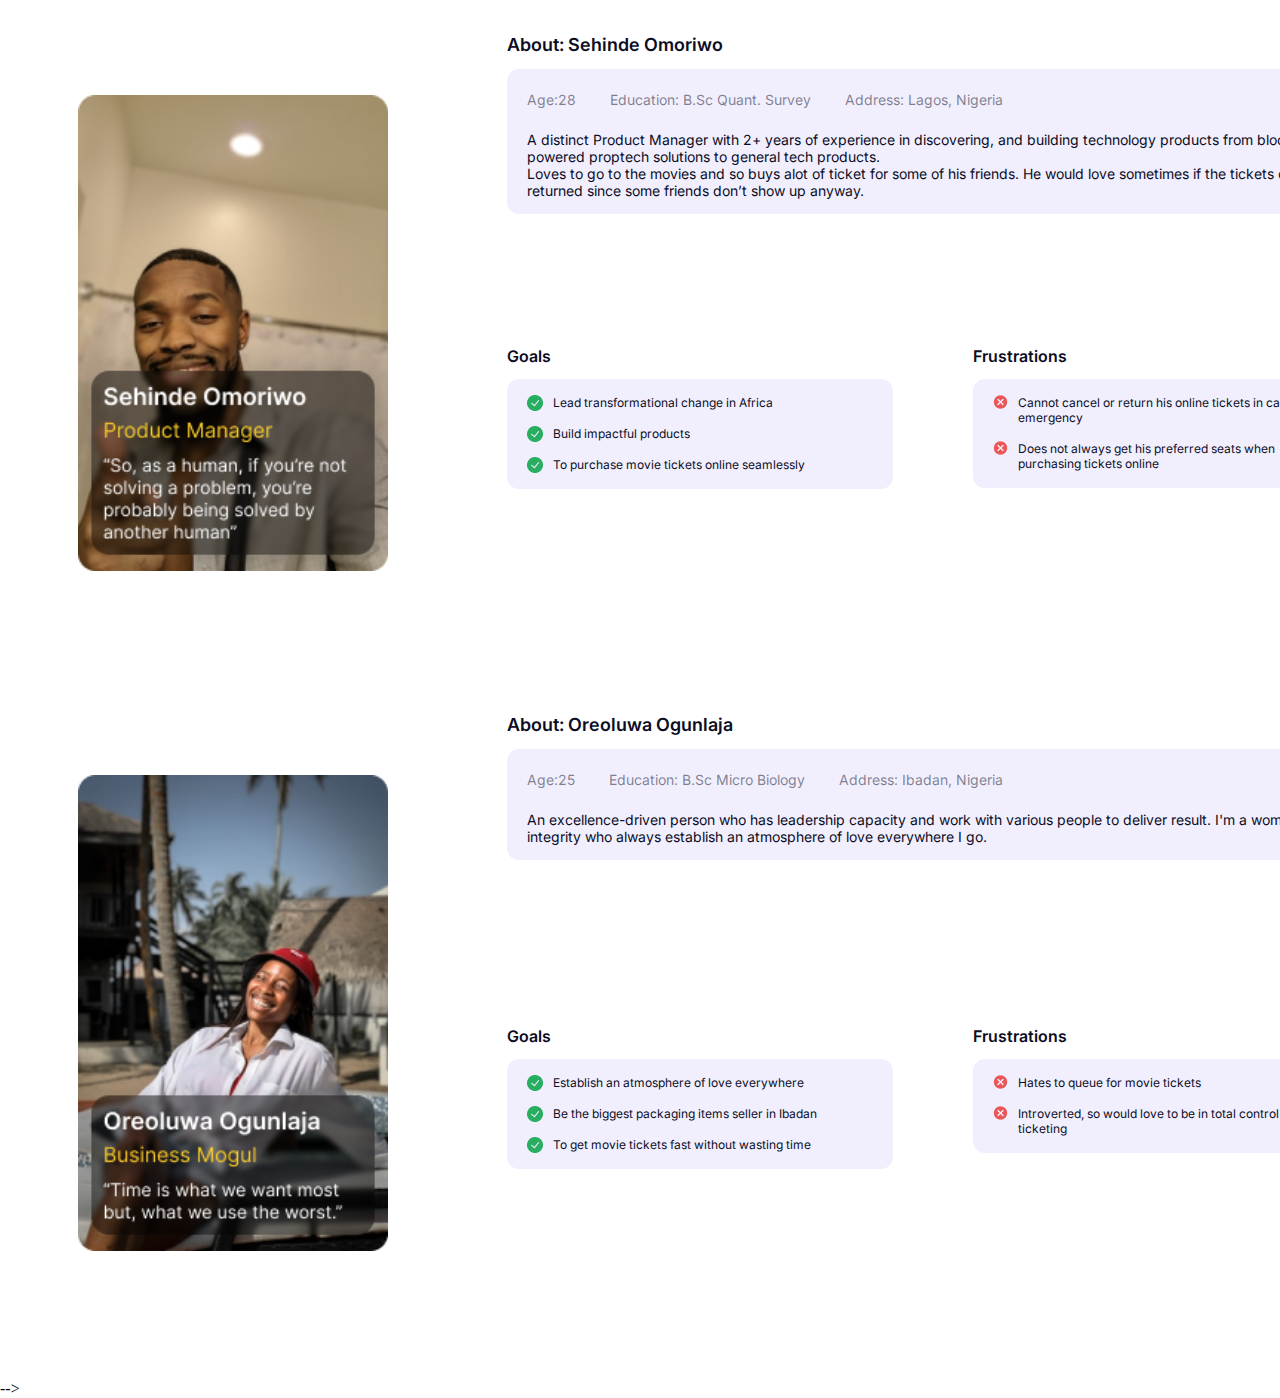
==== homewr7/index.html @ 77dd36a3 "homework7" ====
<!DOCTYPE html>
<html lang="en">

<head>
    <meta charset="UTF-8">
    <meta http-equiv="X-UA-Compatible" content="IE=edge">
    <meta name="viewport" content="width=device-width, initial-scale=1.0">
    <title>Document</title>
    <link rel="preconnect" href="https://fonts.googleapis.com">
    <link rel="preconnect" href="https://fonts.gstatic.com" crossorigin>
    <link href="https://fonts.googleapis.com/css2?family=Inter:wght@300;400&display=swap" rel="stylesheet">
    <link rel="stylesheet" href="normalize.css">
    <link rel="stylesheet" href="style.css">
</head>

<body>
    <div class="container">
        <header class="omoriwo">

            <aside class="picture">

                <img src="./img/SehindeOmoriwo.png" alt="SehindeOmoriwo">
            </aside>
            <main class="about">
                <h2>About: Sehinde Omoriwo </h2>
                <div class="about-main">
                    <h4>
                        <span> Age:28</span>
                        <span> Education: B.Sc Quant. Survey </span>
                        <span> Address: Lagos, Nigeria</span>
                    </h4>
                    <p>A distinct Product Manager with 2+ years of experience in discovering, and building technology
                        products from blockchain-powered proptech solutions to general tech products. <br>
                        Loves to go to the movies and so buys alot of ticket for some of his friends. He would love
                        sometimes if the tickets can be returned since some friends don’t show up anyway.</p>
                </div>
            </main>

            <section class="goals">
                <h2>Goals</h2>
                <div class="goals-main">
                    <div class="goals-1">
                        <div class="goals-img">
                            <img src="./img/yes.png" alt="yes">
                        </div>
                        <h4>
                            Lead transformational change in Africa
                        </h4>
                    </div>
                    <div class="goals-2">
                        <div class="goals-img">
                            <img src="./img/yes.png" alt="yes">
                        </div>
                        <h4> Build impactful products </h4>
                    </div>
                    <div class="goals-3">
                        <div class="goals-img">
                            <img src="./img/yes.png" alt="yes">
                        </div>
                        <h4> To purchase movie tickets online seamlessly </h4>
                    </div>
                </div>

            </section>

            <article class="frustrations">
                <h2>Frustrations</h2>
                <div class="frustrations-main">
                    <div class="frustrations-1">
                        <div class="frustrations-img">
                            <img src="./img/no.png" alt="no">
                        </div>

                        <h4>
                            Cannot cancel or return his online tickets in case of emergency
                        </h4>
                    </div>
                    <div class="frustrations-2">
                        <div class="frustrations-img">
                            <img src="./img/no.png" alt="no">
                        </div>

                        <h4> Does not always get his preferred seats when purchasing tickets online </h4>
                    </div>

                </div>
            </article>

        </header>
        <footer class="ogunlaja">
            <aside class="picture">
                <img src="./img/OreoluwaOgunlaja.png" alt="OreoluwaOgunlaja">
            </aside>
            <main class="about">
                <h2>About: Oreoluwa Ogunlaja </h2>
                <div class="about-main">
                    <h4>
                        <span> Age:25</span>
                        <span> Education: B.Sc Micro Biology</span>
                        <span> Address: Ibadan, Nigeria</span>
                    </h4>
                    <p>An excellence-driven person who has leadership capacity and work with various people to deliver
                        result. I'm a woman of integrity who always establish an atmosphere of love everywhere I go.</p>
                </div>
            </main>

            <section class="goals">
                <h2>Goals</h2>
                <div class="goals-main">
                    <div class="goals-1">
                        <div class="goals-img">
                            <img src="./img/yes.png" alt="yes">
                        </div>
                        <h4>
                            Establish an atmosphere of love everywhere
                        </h4>
                    </div>
                    <div class="goals-2">
                        <div class="goals-img">
                            <img src="./img/yes.png" alt="yes">
                        </div>
                        <h4> Be the biggest packaging items seller in Ibadan </h4>
                    </div>
                    <div class="goals-3">
                        <div class="goals-img">
                            <img src="./img/yes.png" alt="yes">
                        </div>
                        <h4> To get movie tickets fast without wasting time</h4>
                    </div>
                </div>
            </section>

            <article class="frustrations">
                <h2>Frustrations</h2>
                <div class="frustrations-main">
                    <div class="frustrations-1">
                        <div class="frustrations-img">
                            <img src="./img/no.png" alt="no">
                        </div>

                        <h4>
                            Hates to queue for movie tickets
                        </h4>
                    </div>
                    <div class="frustrations-2">
                        <div class="frustrations-img">
                            <img src="./img/no.png" alt="no">
                        </div>

                        <h4>Introverted, so would love to be in total control of ticketing </h4>
                    </div>

                </div>
            </article>


        </footer> -->


    </div>
</body>

</html>
---- homewr7/style.css ----
* {
    box-sizing: border-box;
}

.container {
    width: 1400px;
    margin: 0 auto;
    padding-top: 20px;
    display: grid;
    grid-template-columns: 1fr 1fr;
    grid-template-rows: 70vh 70vh;
    grid-row-gap: 50px;
    grid-template-areas:
        "header header"
        "footer footer";
}

header {
    grid-area: header;
    display: grid;
    grid-template-columns: 1fr 1fr 1fr;
    grid-template-rows: 35vh 35vh;
    /* grid-row-gap: 20px;
    grid-column-gap: 20px; */
    grid-template-areas:
        "aside main main "
        "aside section article ";
}

footer {
    grid-area: footer;
    display: grid;
    grid-template-columns: 1fr 1fr 1fr;
    grid-template-rows: 35vh 35vh;
    /* grid-row-gap: 20px; */
    /* grid-column-gap: 20px; */
    grid-template-areas:
        "aside main main "
        "aside section article ";
}

aside {
    /* background-color: black; */
    grid-area: aside;
    justify-self: center;
    align-self: center;
}

main {
    /* background-color: rgb(45, 49, 186); */
    grid-area: main;
    padding: 0px 40px 40px 40px;
}

section {
    /* background-color: brown; */
    grid-area: section;
    padding: 0px 40px 40px 40px;
}

article {
    /* background-color: rgb(32, 117, 89); */
    grid-area: article;
    padding: 0px 40px 40px 40px;
}

.picture img {
    width: 310px;
    height: auto;

}

.about h2 {
    font-family: 'Inter';
    font-style: normal;
    font-weight: 600;
    font-size: 18px;
    line-height: 19px;
    color: #0C0D1F;
}

.about-main {
    padding: 1px 20px;
    background-color: #F1EFFE;
    border-radius: 12px;
}

.about-main h4 span {
    padding-right: 30px;
    font-family: 'Inter';
    font-style: normal;
    font-weight: 400;
    font-size: 14px;
    line-height: 17px;
    color: rgba(12, 13, 31, 0.5);
}

.about-main p {
    font-family: 'Inter';
    font-style: normal;
    font-weight: 400;
    font-size: 14px;
    line-height: 17px;
    color: #0C0D1F;

}

.goals h2 {
    font-family: 'Inter';
    font-style: normal;
    font-weight: 600;
    font-size: 16px;
    line-height: 17px;
    color: #0C0D1F;
}

.goals-main {
    background: #F1EFFE;
    border-radius: 12px;
    padding: 1px 20px;
}

.goals-img {

    float: left;
    padding-right: 10px;
}

.goals-main h4 {

    font-family: 'Inter';
    font-style: normal;
    font-weight: 400;
    font-size: 12px;
    line-height: 15px;
    color: #0C0D1F;

}

.frustrations h2 {
    font-family: 'Inter';
    font-style: normal;
    font-weight: 600;
    font-size: 16px;
    line-height: 17px;
    color: #0C0D1F;
}

.frustrations-main {
    background: #F1EFFE;
    border-radius: 12px;
    padding: 1px 20px;
}

.frustrations-img {

    float: left;
    padding-right: 10px;
}

.frustrations-main h4 {

    font-family: 'Inter';
    font-style: normal;
    font-weight: 400;
    font-size: 12px;
    line-height: 15px;
    color: #0C0D1F;
}



.omoriwo {
    /* background-color: aqua; */
}

.ogunlaja {
    /* background-color: blueviolet; */
}

@media(max-width: 768px) {

    .container {
        width: 100%;
        grid-template-rows: 148vh;
        grid-row-gap: 65px;

    }

    header {

        grid-template-columns: 1.4fr 0.2fr 1.4fr;
        grid-template-rows: 80vh;
        grid-template-areas:
            "aside aside aside"
            "main main main"
            "section . article ";
    }

    footer {
        grid-template-columns: 1.4fr 0.2fr 1.4fr;
        grid-template-rows: 80vh;
        grid-template-areas:
            "aside aside aside"
            "main main main"
            "section . article ";
    }

    section {

        padding: 0px 0px 0px 40px;
    }

    article {

        padding: 0px 40px 0px 0px;
    }
}

@media(max-width: 428px) {

    .container {
        width: 100%;
    }

    .picture img {
        width: 100%;
    }

    header {
        grid-template-rows: 55vh;
    }

    footer {
        grid-template-rows: 55vh;
    }

}
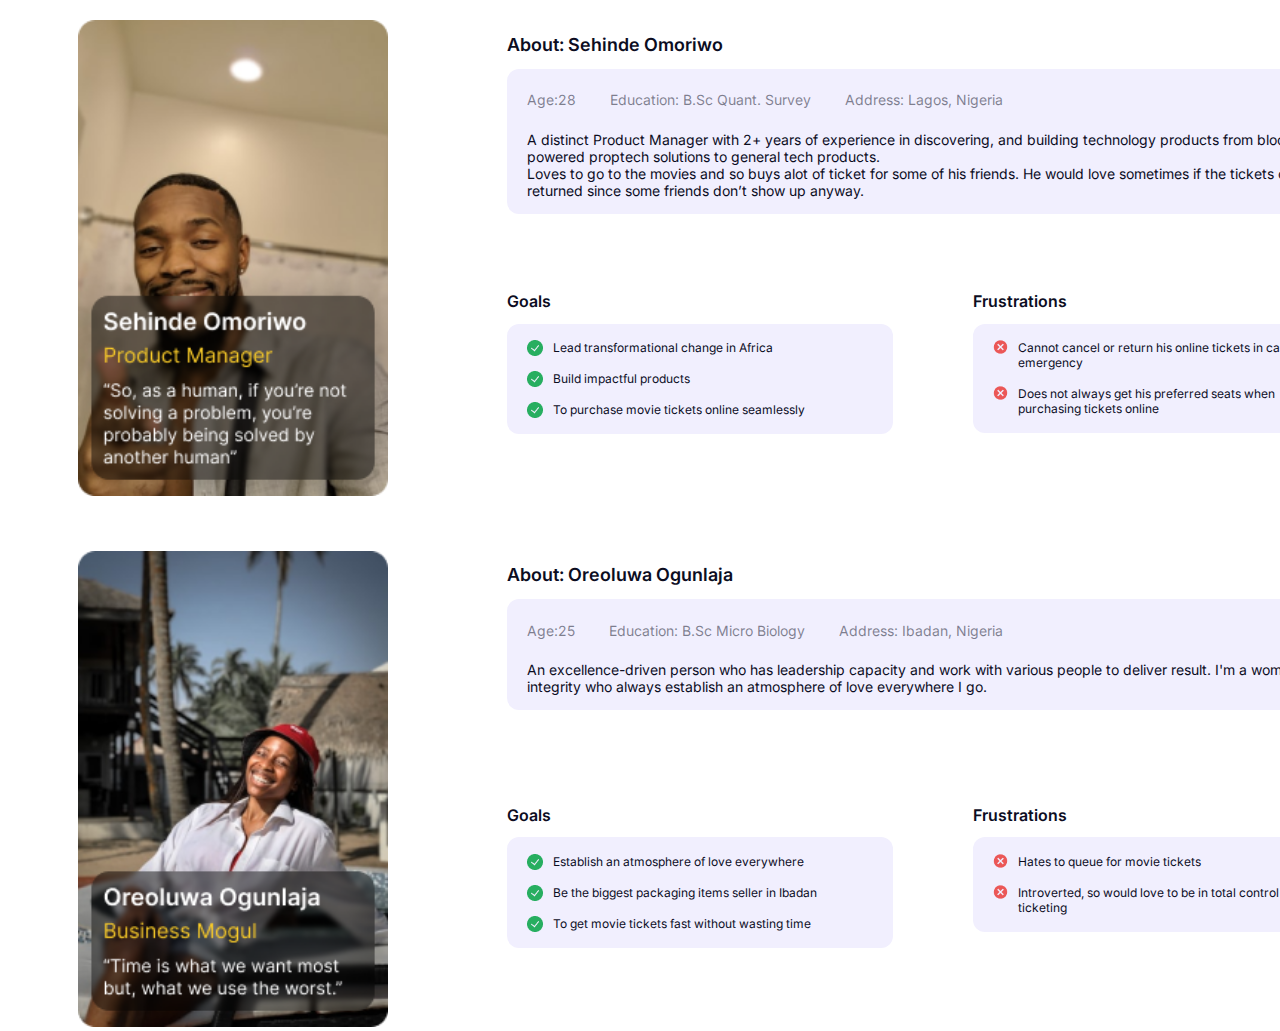
==== commit c47dcac5: "grid-template-rows: auto;" ====
--- a/homewr7/index.html
+++ b/homewr7/index.html
@@ -154,7 +154,7 @@
             </article>
 
 
-        </footer> -->
+        </footer> 
 
 
     </div>
--- a/homewr7/style.css
+++ b/homewr7/style.css
@@ -8,7 +8,7 @@
     padding-top: 20px;
     display: grid;
     grid-template-columns: 1fr 1fr;
-    grid-template-rows: 70vh 70vh;
+    grid-template-rows: auto auto;
     grid-row-gap: 50px;
     grid-template-areas:
         "header header"
@@ -19,7 +19,7 @@
     grid-area: header;
     display: grid;
     grid-template-columns: 1fr 1fr 1fr;
-    grid-template-rows: 35vh 35vh;
+    grid-template-rows: auto auto;
     /* grid-row-gap: 20px;
     grid-column-gap: 20px; */
     grid-template-areas:
@@ -31,7 +31,7 @@
     grid-area: footer;
     display: grid;
     grid-template-columns: 1fr 1fr 1fr;
-    grid-template-rows: 35vh 35vh;
+    grid-template-rows: auto auto;
     /* grid-row-gap: 20px; */
     /* grid-column-gap: 20px; */
     grid-template-areas:
@@ -182,7 +182,6 @@
 
     .container {
         width: 100%;
-        grid-template-rows: 148vh;
         grid-row-gap: 65px;
 
     }
@@ -190,7 +189,6 @@
     header {
 
         grid-template-columns: 1.4fr 0.2fr 1.4fr;
-        grid-template-rows: 80vh;
         grid-template-areas:
             "aside aside aside"
             "main main main"
@@ -199,7 +197,6 @@
 
     footer {
         grid-template-columns: 1.4fr 0.2fr 1.4fr;
-        grid-template-rows: 80vh;
         grid-template-areas:
             "aside aside aside"
             "main main main"
@@ -227,12 +224,4 @@
         width: 100%;
     }
 
-    header {
-        grid-template-rows: 55vh;
-    }
-
-    footer {
-        grid-template-rows: 55vh;
-    }
-
 }